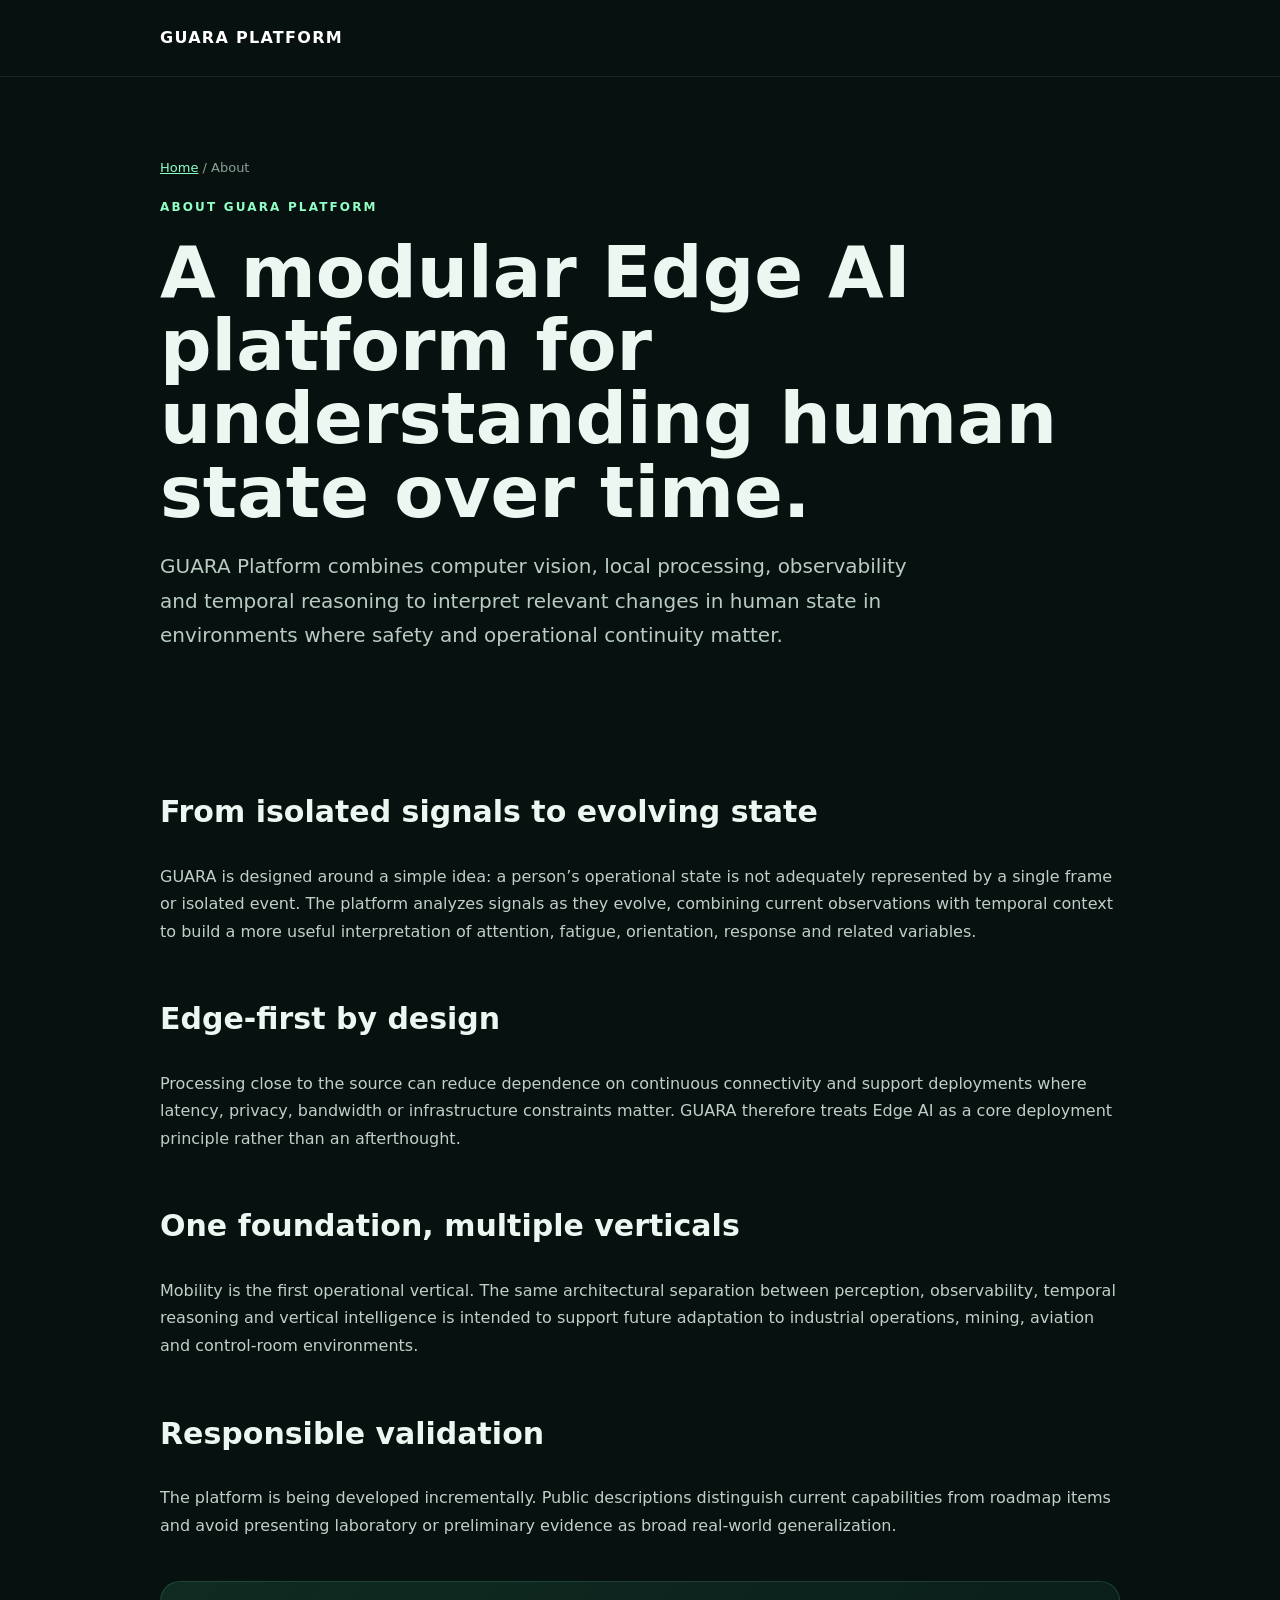
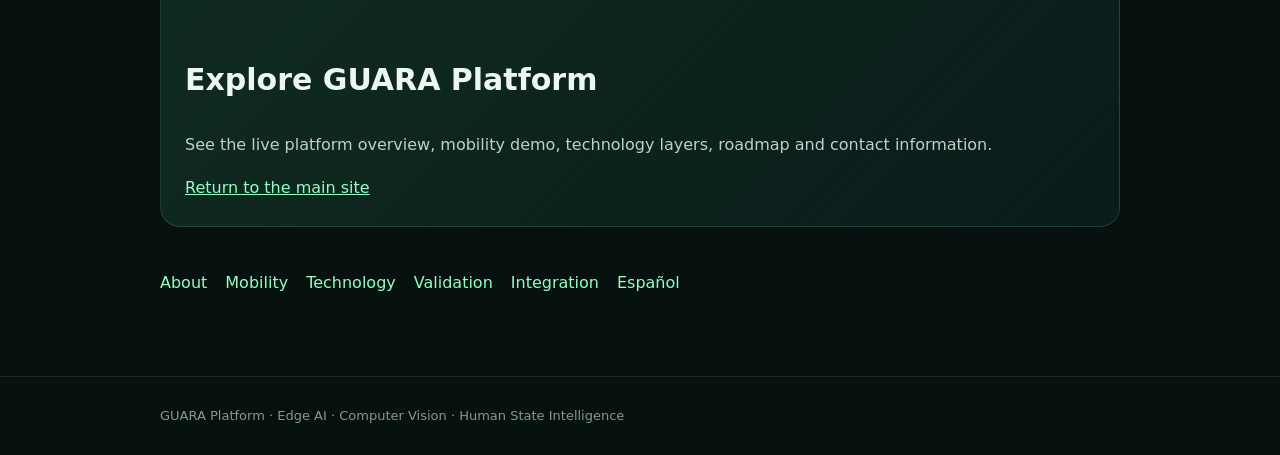
==== about/index.html @ f46282be "feat: mobile navigation and multilingual SEO v28" ====
<!doctype html><html lang="en"><head><meta charset="utf-8"><meta name="viewport" content="width=device-width,initial-scale=1"><title>About GUARA Platform | Human State Intelligence and Edge AI</title><meta name="description" content="Learn what GUARA Platform is, how it approaches human-state intelligence, and why its architecture is designed for safety-critical environments."><meta name="robots" content="index, follow, max-image-preview:large, max-snippet:-1"><link rel="canonical" href="https://guaraplatform.com/about/"><link rel="stylesheet" href="/seo-pages.css"><link rel="icon" href="/assets/guara-platform-logo.png" type="image/png"><meta property="og:type" content="website"><meta property="og:site_name" content="GUARA Platform"><meta property="og:title" content="About GUARA Platform | Human State Intelligence and Edge AI"><meta property="og:description" content="Learn what GUARA Platform is, how it approaches human-state intelligence, and why its architecture is designed for safety-critical environments."><meta property="og:url" content="https://guaraplatform.com/about/"><meta property="og:image" content="https://guaraplatform.com/assets/video_poster.jpg"><script type="application/ld+json">{"@context":"https://schema.org","@graph":[{"@type":"WebPage","@id":"https://guaraplatform.com/about/#webpage","url":"https://guaraplatform.com/about/","name":"About GUARA Platform | Human State Intelligence and Edge AI","description":"Learn what GUARA Platform is, how it approaches human-state intelligence, and why its architecture is designed for safety-critical environments.","isPartOf":{"@id":"https://guaraplatform.com/#website"},"about":{"@id":"https://guaraplatform.com/#organization"},"inLanguage":"en","dateModified":"2026-09-18"},{"@type":"BreadcrumbList","itemListElement":[{"@type":"ListItem","position":1,"name":"GUARA Platform","item":"https://guaraplatform.com/"},{"@type":"ListItem","position":2,"name":"About","item":"https://guaraplatform.com/about/"}]}]}</script></head><body><header class="top"><div class="wrap"><a class="brand" href="/">GUARA PLATFORM</a></div></header><main><section class="hero"><div class="wrap"><div class="crumb"><a href="/">Home</a> / About</div><div class="k">ABOUT GUARA PLATFORM</div><h1>A modular Edge AI platform for understanding human state over time.</h1><p class="lead">GUARA Platform combines computer vision, local processing, observability and temporal reasoning to interpret relevant changes in human state in environments where safety and operational continuity matter.</p></div></section><div class="content"><div class="wrap"><section><h2>From isolated signals to evolving state</h2><p>GUARA is designed around a simple idea: a person’s operational state is not adequately represented by a single frame or isolated event. The platform analyzes signals as they evolve, combining current observations with temporal context to build a more useful interpretation of attention, fatigue, orientation, response and related variables.</p></section><section><h2>Edge-first by design</h2><p>Processing close to the source can reduce dependence on continuous connectivity and support deployments where latency, privacy, bandwidth or infrastructure constraints matter. GUARA therefore treats Edge AI as a core deployment principle rather than an afterthought.</p></section><section><h2>One foundation, multiple verticals</h2><p>Mobility is the first operational vertical. The same architectural separation between perception, observability, temporal reasoning and vertical intelligence is intended to support future adaptation to industrial operations, mining, aviation and control-room environments.</p></section><section><h2>Responsible validation</h2><p>The platform is being developed incrementally. Public descriptions distinguish current capabilities from roadmap items and avoid presenting laboratory or preliminary evidence as broad real-world generalization.</p></section><div class="cta"><h2>Explore GUARA Platform</h2><p>See the live platform overview, mobility demo, technology layers, roadmap and contact information.</p><a href="/">Return to the main site</a></div><nav class="nav" aria-label="Related pages"><a href="/about/">About</a><a href="/mobility/">Mobility</a><a href="/technology/">Technology</a><a href="/validation/">Validation</a><a href="/integration/">Integration</a><a href="/es/">Español</a></nav></div></div></main><footer class="footer"><div class="wrap">GUARA Platform · Edge AI · Computer Vision · Human State Intelligence</div></footer></body></html>
---- seo-pages.css ----
:root{color-scheme:dark}*{box-sizing:border-box}body{margin:0;background:#07110f;color:#edf7f2;font-family:Inter,system-ui,sans-serif;line-height:1.72}a{color:#8fffc6}.wrap{width:min(100% - 36px,960px);margin:auto}.top{padding:24px 0;border-bottom:1px solid rgba(255,255,255,.09)}.brand{font-weight:800;letter-spacing:.08em;color:#fff;text-decoration:none}.hero{padding:80px 0 42px}.k{color:#8fffc6;font-size:12px;font-weight:700;letter-spacing:.18em;text-transform:uppercase}.hero h1{font-size:clamp(38px,7vw,72px);line-height:1.02;margin:.25em 0}.lead{font-size:20px;color:#b8ccc3;max-width:760px}.content{padding:24px 0 80px}.content h2{font-size:30px;margin-top:48px}.content h3{font-size:22px;margin-top:34px}.content p,.content li{color:#bfd0c8}.cards{display:grid;grid-template-columns:repeat(auto-fit,minmax(220px,1fr));gap:16px;margin:28px 0}.card{padding:22px;border:1px solid rgba(143,255,198,.14);border-radius:18px;background:rgba(255,255,255,.035)}.card strong{display:block;color:#fff;margin-bottom:8px}.nav{display:flex;gap:18px;flex-wrap:wrap;margin-top:28px}.nav a{text-decoration:none}.footer{border-top:1px solid rgba(255,255,255,.09);padding:28px 0;color:#839a90;font-size:13px}.crumb{font-size:13px;color:#8ca197;margin-bottom:18px}.cta{margin:42px 0;padding:24px;border-radius:20px;background:linear-gradient(135deg,rgba(74,222,154,.13),rgba(48,201,207,.06));border:1px solid rgba(143,255,198,.14)}
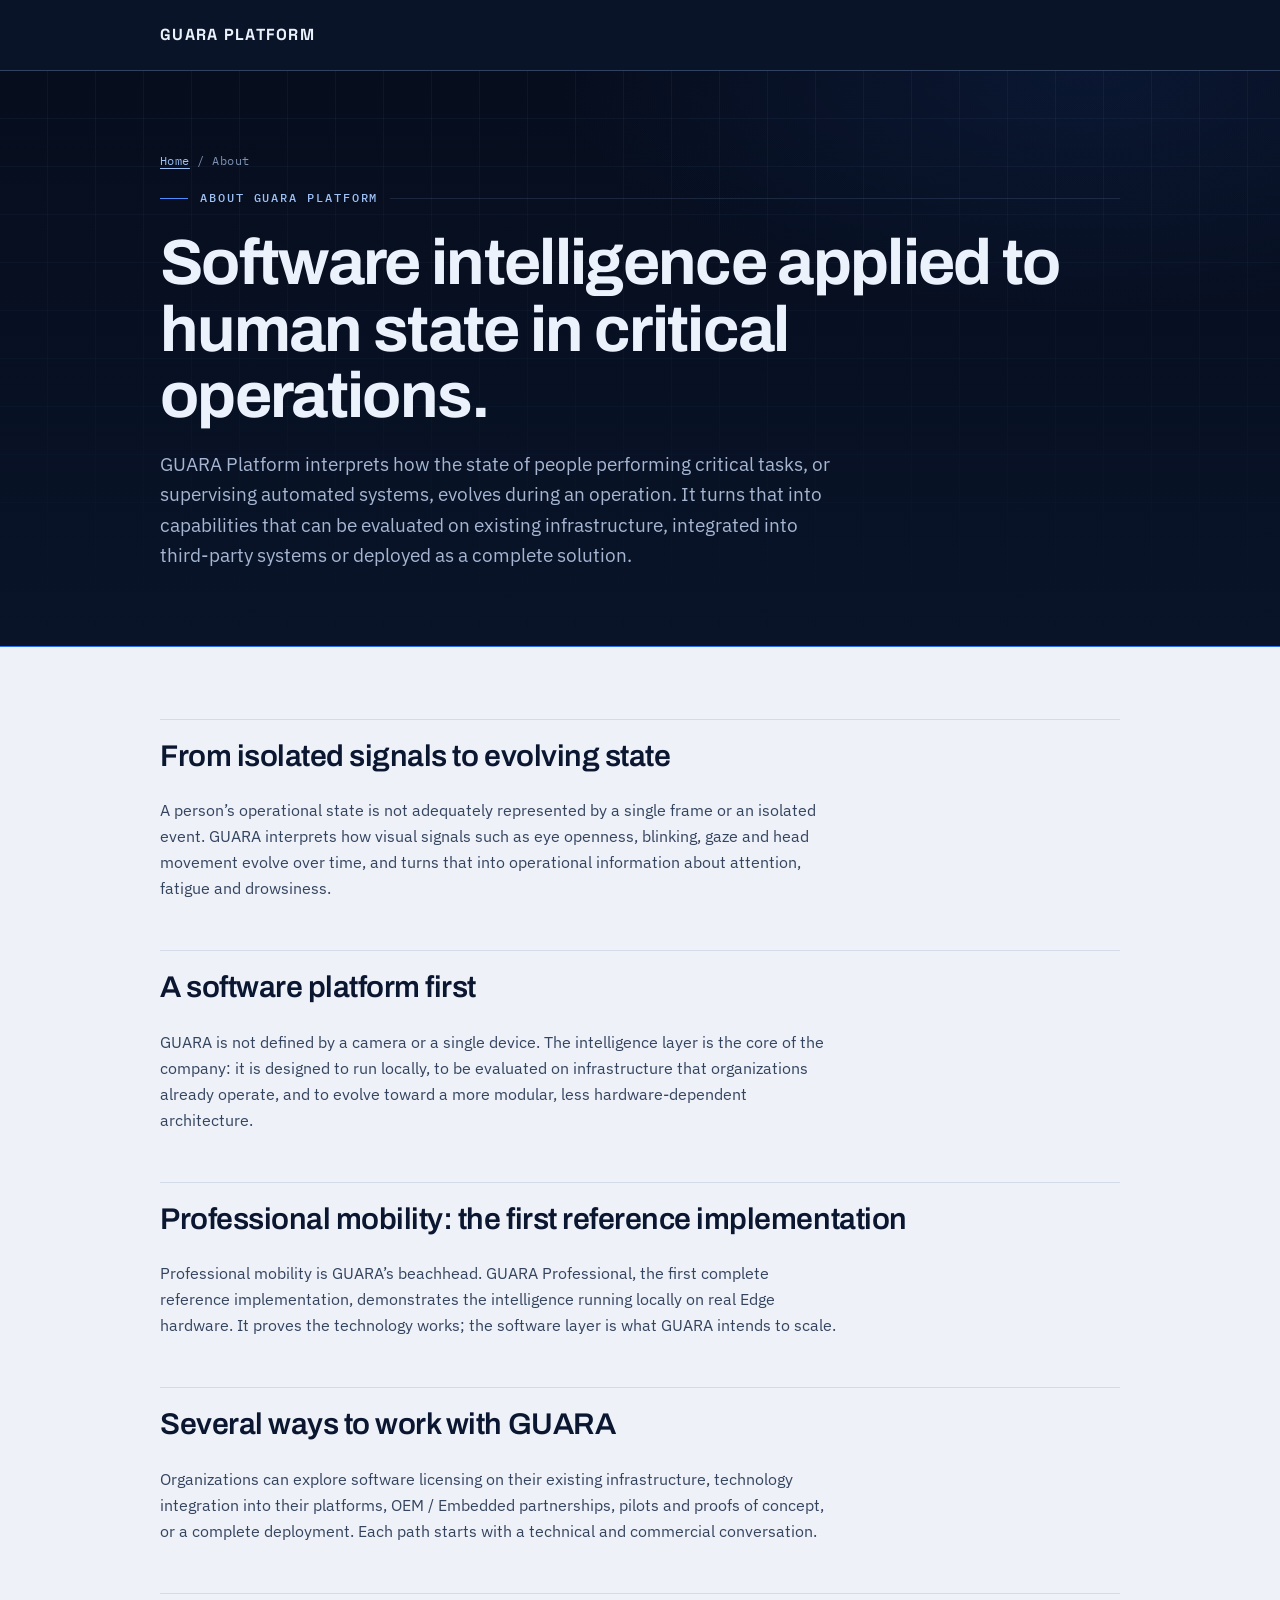
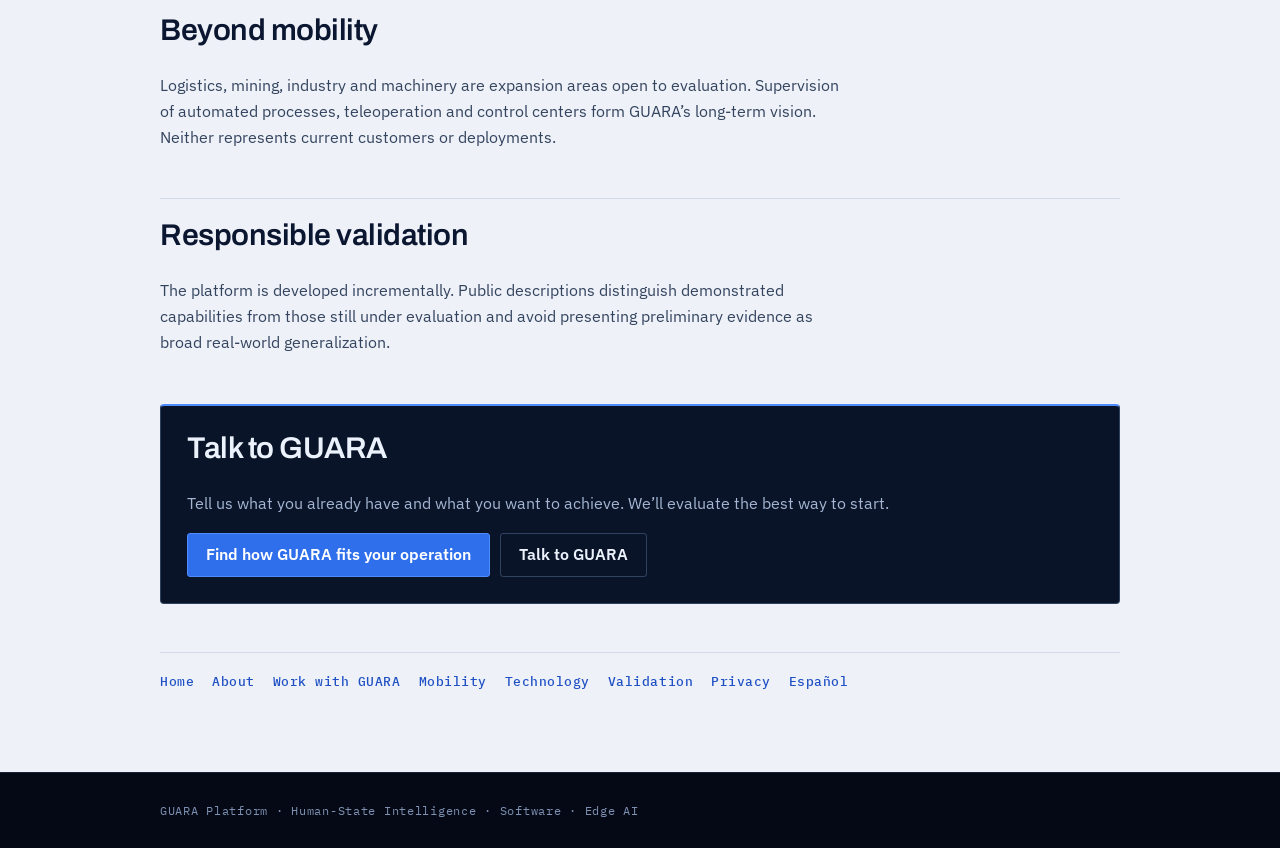
==== commit 7227096e: "feat: reposition GUARA Platform for software and integration Co-Authored-By: Claude Opus 5.5 <norepl" ====
--- a/about/index.html
+++ b/about/index.html
@@ -1 +1 @@
-<!doctype html><html lang="en"><head><meta charset="utf-8"><meta name="viewport" content="width=device-width,initial-scale=1"><title>About GUARA Platform | Human State Intelligence and Edge AI</title><meta name="description" content="Learn what GUARA Platform is, how it approaches human-state intelligence, and why its architecture is designed for safety-critical environments."><meta name="robots" content="index, follow, max-image-preview:large, max-snippet:-1"><link rel="canonical" href="https://guaraplatform.com/about/"><link rel="stylesheet" href="/seo-pages.css"><link rel="icon" href="/assets/guara-platform-logo.png" type="image/png"><meta property="og:type" content="website"><meta property="og:site_name" content="GUARA Platform"><meta property="og:title" content="About GUARA Platform | Human State Intelligence and Edge AI"><meta property="og:description" content="Learn what GUARA Platform is, how it approaches human-state intelligence, and why its architecture is designed for safety-critical environments."><meta property="og:url" content="https://guaraplatform.com/about/"><meta property="og:image" content="https://guaraplatform.com/assets/video_poster.jpg"><script type="application/ld+json">{"@context":"https://schema.org","@graph":[{"@type":"WebPage","@id":"https://guaraplatform.com/about/#webpage","url":"https://guaraplatform.com/about/","name":"About GUARA Platform | Human State Intelligence and Edge AI","description":"Learn what GUARA Platform is, how it approaches human-state intelligence, and why its architecture is designed for safety-critical environments.","isPartOf":{"@id":"https://guaraplatform.com/#website"},"about":{"@id":"https://guaraplatform.com/#organization"},"inLanguage":"en","dateModified":"2026-09-18"},{"@type":"BreadcrumbList","itemListElement":[{"@type":"ListItem","position":1,"name":"GUARA Platform","item":"https://guaraplatform.com/"},{"@type":"ListItem","position":2,"name":"About","item":"https://guaraplatform.com/about/"}]}]}</script></head><body><header class="top"><div class="wrap"><a class="brand" href="/">GUARA PLATFORM</a></div></header><main><section class="hero"><div class="wrap"><div class="crumb"><a href="/">Home</a> / About</div><div class="k">ABOUT GUARA PLATFORM</div><h1>A modular Edge AI platform for understanding human state over time.</h1><p class="lead">GUARA Platform combines computer vision, local processing, observability and temporal reasoning to interpret relevant changes in human state in environments where safety and operational continuity matter.</p></div></section><div class="content"><div class="wrap"><section><h2>From isolated signals to evolving state</h2><p>GUARA is designed around a simple idea: a person’s operational state is not adequately represented by a single frame or isolated event. The platform analyzes signals as they evolve, combining current observations with temporal context to build a more useful interpretation of attention, fatigue, orientation, response and related variables.</p></section><section><h2>Edge-first by design</h2><p>Processing close to the source can reduce dependence on continuous connectivity and support deployments where latency, privacy, bandwidth or infrastructure constraints matter. GUARA therefore treats Edge AI as a core deployment principle rather than an afterthought.</p></section><section><h2>One foundation, multiple verticals</h2><p>Mobility is the first operational vertical. The same architectural separation between perception, observability, temporal reasoning and vertical intelligence is intended to support future adaptation to industrial operations, mining, aviation and control-room environments.</p></section><section><h2>Responsible validation</h2><p>The platform is being developed incrementally. Public descriptions distinguish current capabilities from roadmap items and avoid presenting laboratory or preliminary evidence as broad real-world generalization.</p></section><div class="cta"><h2>Explore GUARA Platform</h2><p>See the live platform overview, mobility demo, technology layers, roadmap and contact information.</p><a href="/">Return to the main site</a></div><nav class="nav" aria-label="Related pages"><a href="/about/">About</a><a href="/mobility/">Mobility</a><a href="/technology/">Technology</a><a href="/validation/">Validation</a><a href="/integration/">Integration</a><a href="/es/">Español</a></nav></div></div></main><footer class="footer"><div class="wrap">GUARA Platform · Edge AI · Computer Vision · Human State Intelligence</div></footer></body></html>+<!doctype html><html lang="en"><head><meta charset="utf-8"><meta name="viewport" content="width=device-width,initial-scale=1"><title>About GUARA Platform | Human-State Intelligence Software for Critical Operations</title><meta name="description" content="GUARA Platform is a software platform for Human-State Intelligence in critical operations, using computer vision, temporal analysis, AI and local processing."><meta name="robots" content="index, follow, max-image-preview:large, max-snippet:-1"><link rel="canonical" href="https://guaraplatform.com/about/"><link rel="stylesheet" href="/seo-pages.css"><link rel="icon" href="/assets/guara-platform-logo-official.png" type="image/png"><meta property="og:type" content="website"><meta property="og:site_name" content="GUARA Platform"><meta property="og:title" content="About GUARA Platform | Human-State Intelligence Software for Critical Operations"><meta property="og:description" content="GUARA Platform is a software platform for Human-State Intelligence in critical operations, using computer vision, temporal analysis, AI and local processing."><meta property="og:url" content="https://guaraplatform.com/about/"><meta property="og:image" content="https://guaraplatform.com/assets/video_poster.jpg"><script type="application/ld+json">{"@context":"https://schema.org","@graph":[{"@type":"WebPage","@id":"https://guaraplatform.com/about/#webpage","url":"https://guaraplatform.com/about/","name":"About GUARA Platform | Human-State Intelligence Software for Critical Operations","description":"GUARA Platform is a software platform for Human-State Intelligence in critical operations, using computer vision, temporal analysis, AI and local processing.","isPartOf":{"@id":"https://guaraplatform.com/#website"},"about":{"@id":"https://guaraplatform.com/#organization"},"inLanguage":"en","dateModified":"2026-10-06"},{"@type":"BreadcrumbList","itemListElement":[{"@type":"ListItem","position":1,"name":"GUARA Platform","item":"https://guaraplatform.com/"},{"@type":"ListItem","position":2,"name":"About","item":"https://guaraplatform.com/about/"}]}]}</script></head><body><header class="top"><div class="wrap"><a class="brand" href="/">GUARA PLATFORM</a></div></header><main><section class="hero"><div class="wrap"><div class="crumb"><a href="/">Home</a> / About</div><div class="k">ABOUT GUARA PLATFORM</div><h1>Software intelligence applied to human state in critical operations.</h1><p class="lead">GUARA Platform interprets how the state of people performing critical tasks, or supervising automated systems, evolves during an operation. It turns that into capabilities that can be evaluated on existing infrastructure, integrated into third-party systems or deployed as a complete solution.</p></div></section><div class="content"><div class="wrap"><section><h2>From isolated signals to evolving state</h2><p>A person’s operational state is not adequately represented by a single frame or an isolated event. GUARA interprets how visual signals such as eye openness, blinking, gaze and head movement evolve over time, and turns that into operational information about attention, fatigue and drowsiness.</p></section><section><h2>A software platform first</h2><p>GUARA is not defined by a camera or a single device. The intelligence layer is the core of the company: it is designed to run locally, to be evaluated on infrastructure that organizations already operate, and to evolve toward a more modular, less hardware-dependent architecture.</p></section><section><h2>Professional mobility: the first reference implementation</h2><p>Professional mobility is GUARA’s beachhead. GUARA Professional, the first complete reference implementation, demonstrates the intelligence running locally on real Edge hardware. It proves the technology works; the software layer is what GUARA intends to scale.</p></section><section><h2>Several ways to work with GUARA</h2><p>Organizations can explore software licensing on their existing infrastructure, technology integration into their platforms, OEM / Embedded partnerships, pilots and proofs of concept, or a complete deployment. Each path starts with a technical and commercial conversation.</p></section><section><h2>Beyond mobility</h2><p>Logistics, mining, industry and machinery are expansion areas open to evaluation. Supervision of automated processes, teleoperation and control centers form GUARA’s long-term vision. Neither represents current customers or deployments.</p></section><section><h2>Responsible validation</h2><p>The platform is developed incrementally. Public descriptions distinguish demonstrated capabilities from those still under evaluation and avoid presenting preliminary evidence as broad real-world generalization.</p></section><div class="cta"><h2>Talk to GUARA</h2><p>Tell us what you already have and what you want to achieve. We’ll evaluate the best way to start.</p><div class="cta-links"><a href="/#adopcion">Find how GUARA fits your operation</a><a href="/#contacto" class="secondary">Talk to GUARA</a></div></div><nav class="nav" aria-label="Related pages"><a href="/">Home</a><a href="/about/">About</a><a href="/integration/">Work with GUARA</a><a href="/mobility/">Mobility</a><a href="/technology/">Technology</a><a href="/validation/">Validation</a><a href="/privacy/">Privacy</a><a href="/es/">Español</a></nav></div></div></main><footer class="footer"><div class="wrap">GUARA Platform · Human-State Intelligence · Software · Edge AI</div></footer></body></html>
--- a/seo-pages.css
+++ b/seo-pages.css
@@ -1,2 +1,81 @@
-
-:root{color-scheme:dark}*{box-sizing:border-box}body{margin:0;background:#07110f;color:#edf7f2;font-family:Inter,system-ui,sans-serif;line-height:1.72}a{color:#8fffc6}.wrap{width:min(100% - 36px,960px);margin:auto}.top{padding:24px 0;border-bottom:1px solid rgba(255,255,255,.09)}.brand{font-weight:800;letter-spacing:.08em;color:#fff;text-decoration:none}.hero{padding:80px 0 42px}.k{color:#8fffc6;font-size:12px;font-weight:700;letter-spacing:.18em;text-transform:uppercase}.hero h1{font-size:clamp(38px,7vw,72px);line-height:1.02;margin:.25em 0}.lead{font-size:20px;color:#b8ccc3;max-width:760px}.content{padding:24px 0 80px}.content h2{font-size:30px;margin-top:48px}.content h3{font-size:22px;margin-top:34px}.content p,.content li{color:#bfd0c8}.cards{display:grid;grid-template-columns:repeat(auto-fit,minmax(220px,1fr));gap:16px;margin:28px 0}.card{padding:22px;border:1px solid rgba(143,255,198,.14);border-radius:18px;background:rgba(255,255,255,.035)}.card strong{display:block;color:#fff;margin-bottom:8px}.nav{display:flex;gap:18px;flex-wrap:wrap;margin-top:28px}.nav a{text-decoration:none}.footer{border-top:1px solid rgba(255,255,255,.09);padding:28px 0;color:#839a90;font-size:13px}.crumb{font-size:13px;color:#8ca197;margin-bottom:18px}.cta{margin:42px 0;padding:24px;border-radius:20px;background:linear-gradient(135deg,rgba(74,222,154,.13),rgba(48,201,207,.06));border:1px solid rgba(143,255,198,.14)}
+@import url("https://fonts.googleapis.com/css2?family=Archivo:wght@600;700&family=IBM+Plex+Mono:wght@500&family=IBM+Plex+Sans:wght@400;500;600&family=Space+Grotesk:wght@700&display=swap");
+/* V34 blue identity: navy header/hero, steel-paper reading surface, ruled navy CTA */
+:root{color-scheme:light;--navy-1000:#040915;--navy-950:#060d1d;--navy-900:#091429;--navy-850:#0c1a36;--navy-800:#102243;--line:rgba(150,182,236,.14);--line-strong:rgba(150,182,236,.28);--text:#ecf2fc;--muted:#a6b6d2;--dim:#7e91b3;--ice:#cfe1ff;--ice-2:#9dc0f5;--electric:#2f6fec;--electric-2:#4f8dff;--paper:#eef2f8;--plate:#f8fafd;--ink:#0b1630;--ink-2:#34445f;--ink-3:#5b6b86;--rule:#d3dbe8;--rule-strong:#b6c3d8;--blue-ink:#1f50c4;--head:"Archivo","IBM Plex Sans",system-ui,sans-serif;--body:"IBM Plex Sans","Inter",system-ui,sans-serif;--mono:"IBM Plex Mono",ui-monospace,"SFMono-Regular",Menlo,monospace}
+*{box-sizing:border-box}
+body{margin:0;background:var(--paper);color:var(--ink);font-family:var(--body);line-height:1.72;overflow-x:hidden}
+a{color:var(--blue-ink);text-underline-offset:3px}
+a:hover{color:var(--electric)}
+a:focus-visible{outline:2px solid var(--electric);outline-offset:2px}
+.wrap{width:min(100% - 36px,960px);margin:auto}
+.top{padding:22px 0;background:var(--navy-900);border-bottom:1px solid var(--line-strong)}
+.brand{font-family:"Space Grotesk","Archivo",sans-serif;font-weight:700;letter-spacing:.08em;color:var(--text);text-decoration:none}
+.brand:hover{color:#fff}
+.hero{position:relative;padding:80px 0 56px;color:var(--text);background:radial-gradient(ellipse 60% 60% at 85% 0%,rgba(47,111,236,.10),transparent 70%),linear-gradient(180deg,var(--navy-950) 0%,var(--navy-900) 100%);border-bottom:1px solid var(--electric)}
+.hero::before{content:"";position:absolute;inset:0;pointer-events:none;background-image:linear-gradient(rgba(150,182,236,.06) 1px,transparent 1px),linear-gradient(90deg,rgba(150,182,236,.06) 1px,transparent 1px);background-size:48px 48px;background-position:-1px -1px;-webkit-mask-image:linear-gradient(180deg,#000,transparent);mask-image:linear-gradient(180deg,#000,transparent)}
+.hero .wrap{position:relative}
+.hero a{color:var(--ice-2)}
+.hero a:hover{color:#fff}
+.k{display:flex;align-items:center;gap:12px;color:var(--ice-2);font-family:var(--mono);font-size:12px;font-weight:500;letter-spacing:.16em;text-transform:uppercase}
+.k::before{content:"";flex:0 0 28px;height:1px;background:var(--electric-2)}
+.k::after{content:"";flex:1 1 auto;height:1px;background:var(--line)}
+.hero h1{font-family:var(--head);font-weight:700;font-size:clamp(36px,6.4vw,64px);letter-spacing:-.026em;line-height:1.04;margin:.35em 0 .3em;color:var(--text)}
+.lead{font-size:19px;color:var(--muted);max-width:760px}
+.content{padding:24px 0 80px}
+.content h2{font-family:var(--head);font-weight:600;font-size:clamp(24px,3.2vw,30px);letter-spacing:-.016em;line-height:1.2;margin-top:48px;padding-top:18px;border-top:1px solid var(--rule);color:var(--ink)}
+.content h3{font-family:var(--head);font-weight:600;font-size:22px;margin-top:34px;color:var(--ink)}
+.content p,.content li{color:var(--ink-2)}
+.cards{display:grid;grid-template-columns:repeat(auto-fit,minmax(220px,1fr));gap:0;margin:28px 0;border-top:1px solid var(--rule-strong);border-left:1px solid var(--rule-strong);background:var(--plate)}
+.card{padding:22px;border-right:1px solid var(--rule-strong);border-bottom:1px solid var(--rule-strong);background:var(--plate)}
+.card strong{display:block;font-family:var(--head);font-weight:600;color:var(--ink);margin-bottom:8px}
+.nav{display:flex;gap:10px 18px;flex-wrap:wrap;margin-top:28px;padding-top:18px;border-top:1px solid var(--rule)}
+.nav a{text-decoration:none;font-family:var(--mono);font-size:13px;font-weight:500;letter-spacing:.04em}
+.footer{border-top:1px solid var(--line);padding:28px 0;background:var(--navy-1000);color:var(--dim);font-family:var(--mono);font-size:12px;letter-spacing:.06em}
+.crumb{font-family:var(--mono);font-size:12px;letter-spacing:.04em;color:var(--dim);margin-bottom:18px}
+.cta{margin:48px 0;padding:24px 26px 26px;border:1px solid var(--line-strong);border-top:2px solid var(--electric-2);border-radius:4px;background:var(--navy-900);color:var(--text)}
+.content .cta h2{margin-top:0;padding-top:0;border-top:0;color:var(--text)}
+.content .cta p{color:var(--muted)}
+.cta a{display:inline-flex;align-items:center;min-height:44px;padding:0 18px;border:1px solid var(--electric-2);border-radius:3px;background:var(--electric);color:#fff;font-weight:600;text-decoration:none}
+.cta a:hover{background:#3a7cf5;color:#fff}
+.cta a:focus-visible{outline-color:var(--ice)}
+/* Privacy pages (/privacy/, /es/privacidad/): language link, principle chips, numbered headings, modes, FAQ, deployment note */
+.top .wrap{display:flex;align-items:center;justify-content:space-between;gap:16px}
+.lang{display:inline-flex;align-items:center;min-height:32px;padding:0 10px;border:1px solid var(--line-strong);border-radius:3px;color:var(--ice);font-family:var(--mono);font-size:12px;font-weight:500;letter-spacing:.12em;text-decoration:none}
+.lang:hover{color:#fff;border-color:var(--electric-2);background:rgba(47,111,236,.14)}
+.lang:focus-visible{outline-color:var(--ice)}
+.chips{display:flex;flex-wrap:wrap;gap:8px;margin:28px 0 0;padding:0;list-style:none}
+.chips li{padding:6px 10px;border:1px solid var(--line-strong);border-radius:2px;background:rgba(12,26,54,.6);color:var(--ice);font-family:var(--mono);font-size:11.5px;font-weight:500;letter-spacing:.06em;line-height:1.4}
+.content h2 .num{display:block;margin-bottom:6px;color:var(--blue-ink);font-family:var(--mono);font-size:12px;font-weight:500;letter-spacing:.16em}
+.ruled{margin:20px 0;padding:0;list-style:none;border-top:1px solid var(--rule-strong);background:var(--plate)}
+.ruled li{position:relative;padding:12px 16px 12px 40px;border:1px solid var(--rule-strong);border-top:0}
+.ruled li::before{content:"";position:absolute;left:16px;top:50%;width:10px;height:2px;background:var(--electric)}
+.callout{margin:22px 0;padding:16px 18px;border:1px solid var(--rule-strong);border-left:3px solid var(--blue-ink);border-radius:2px;background:var(--plate)}
+.modes{display:grid;grid-template-columns:repeat(3,minmax(0,1fr));gap:12px;margin:24px 0}
+.mode{min-width:0;padding:20px 20px 22px;border:1px solid var(--rule-strong);border-top:2px solid var(--blue-ink);border-radius:3px;background:var(--plate)}
+.mode .tag{display:block;margin-bottom:10px;color:var(--blue-ink);font-family:var(--mono);font-size:11px;font-weight:500;letter-spacing:.16em}
+.mode strong{display:block;font-family:var(--head);font-weight:600;font-size:19px;line-height:1.25;color:var(--ink)}
+.content .mode p{margin:8px 0 0;font-size:15px;line-height:1.62}
+.faq .qa{padding:18px 0;border-bottom:1px solid var(--rule)}
+.content .faq h3{margin:0 0 6px;font-size:19px;line-height:1.3}
+.content .faq .qa p{margin:0}
+.note{margin:40px 0 0;padding:14px 18px;border:1px dashed var(--rule-strong);border-radius:2px;color:var(--ink-3);font-family:var(--mono);font-size:12.5px;line-height:1.7;letter-spacing:.01em}
+.cta a{max-width:100%;overflow-wrap:anywhere}
+@media (max-width:720px){.modes{grid-template-columns:minmax(0,1fr)}.hero{padding:56px 0 44px}.lead{font-size:17px}.content h2{margin-top:40px}.chips li{font-size:11px}}
+/* V35 reading measure + rhythm: left-aligned body copy capped at ~68ch, line-height ~1.6 (cards, modes and labels unaffected) */
+body{line-height:1.62}
+.lead{max-width:62ch;line-height:1.6}
+.content section>p,.content .faq .qa p,.content .ruled,.callout{max-width:68ch}
+.content .faq .qa p{line-height:1.6}
+.note{max-width:84ch}
+/* V36 SEO subpages: CTA link rows, status labels, mobility context stats */
+.cta-links{display:flex;flex-wrap:wrap;gap:10px;margin-top:6px}
+.cta a.secondary{background:transparent;border-color:var(--line-strong);color:var(--text)}
+.cta a.secondary:hover{background:rgba(207,225,255,.06);border-color:var(--ice);color:#fff}
+.content h2 .status{display:inline-block;margin-left:10px;padding:3px 8px;border:1px solid var(--blue-ink);border-radius:2px;color:var(--blue-ink);font-family:var(--mono);font-size:11px;font-weight:500;letter-spacing:.12em;text-transform:uppercase;vertical-align:middle;line-height:1.4}
+.content h2 .status.outline{border-style:dashed;color:var(--ink-3);border-color:var(--rule-strong)}
+.stats{display:grid;grid-template-columns:repeat(auto-fit,minmax(200px,1fr));gap:0;margin:24px 0;border-top:1px solid var(--rule-strong);border-left:1px solid var(--rule-strong);background:var(--plate)}
+.stat{min-width:0;padding:20px 20px 22px;border-right:1px solid var(--rule-strong);border-bottom:1px solid var(--rule-strong)}
+.stat-k{display:block;color:var(--blue-ink);font-family:var(--mono);font-size:11px;font-weight:500;letter-spacing:.12em;text-transform:uppercase}
+.stat strong{display:block;margin-top:10px;font-family:var(--head);font-size:34px;font-weight:700;line-height:1;letter-spacing:-.02em;color:var(--ink)}
+.content .stat p{margin:10px 0 0;font-size:14.5px;line-height:1.55}
+.content .sources{color:var(--ink-3);font-size:14px}
+@media (max-width:720px){.cta-links a{width:100%;justify-content:center;text-align:center}.content h2 .status{display:table;margin:10px 0 0}}
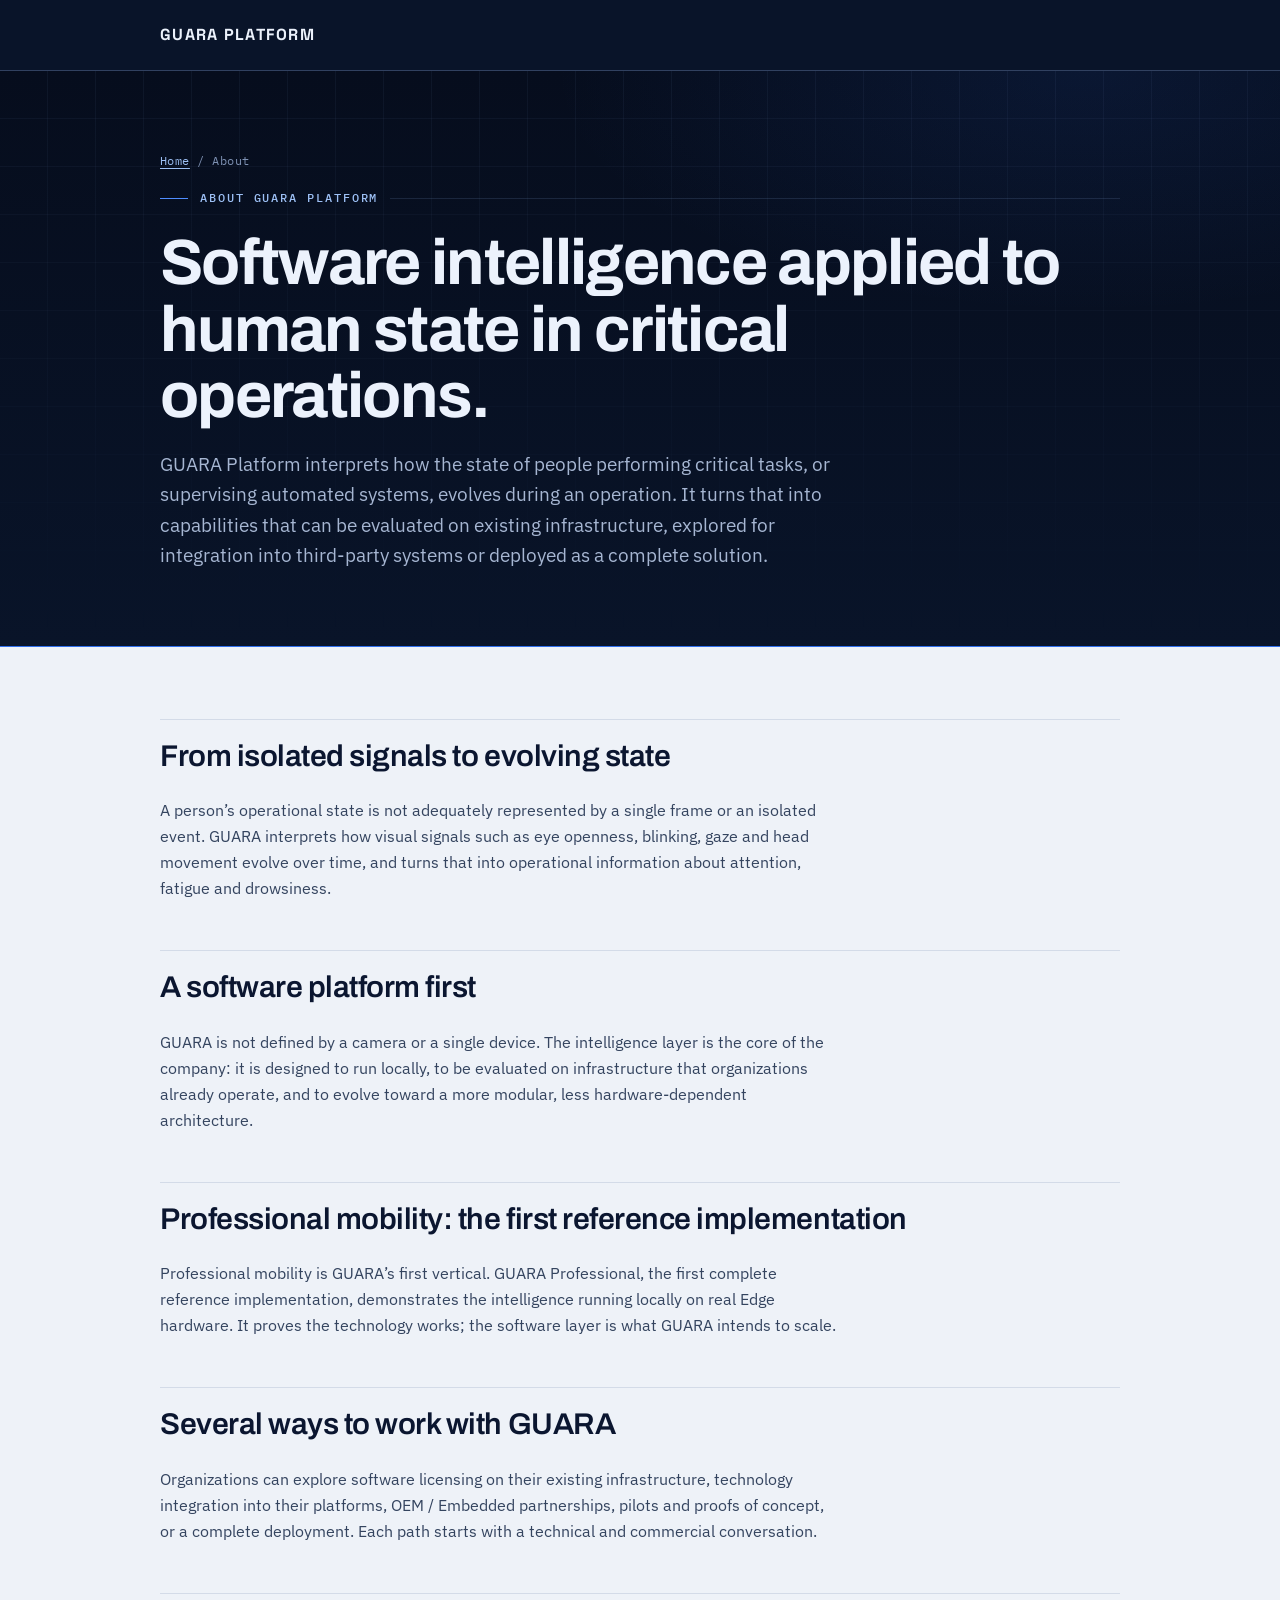
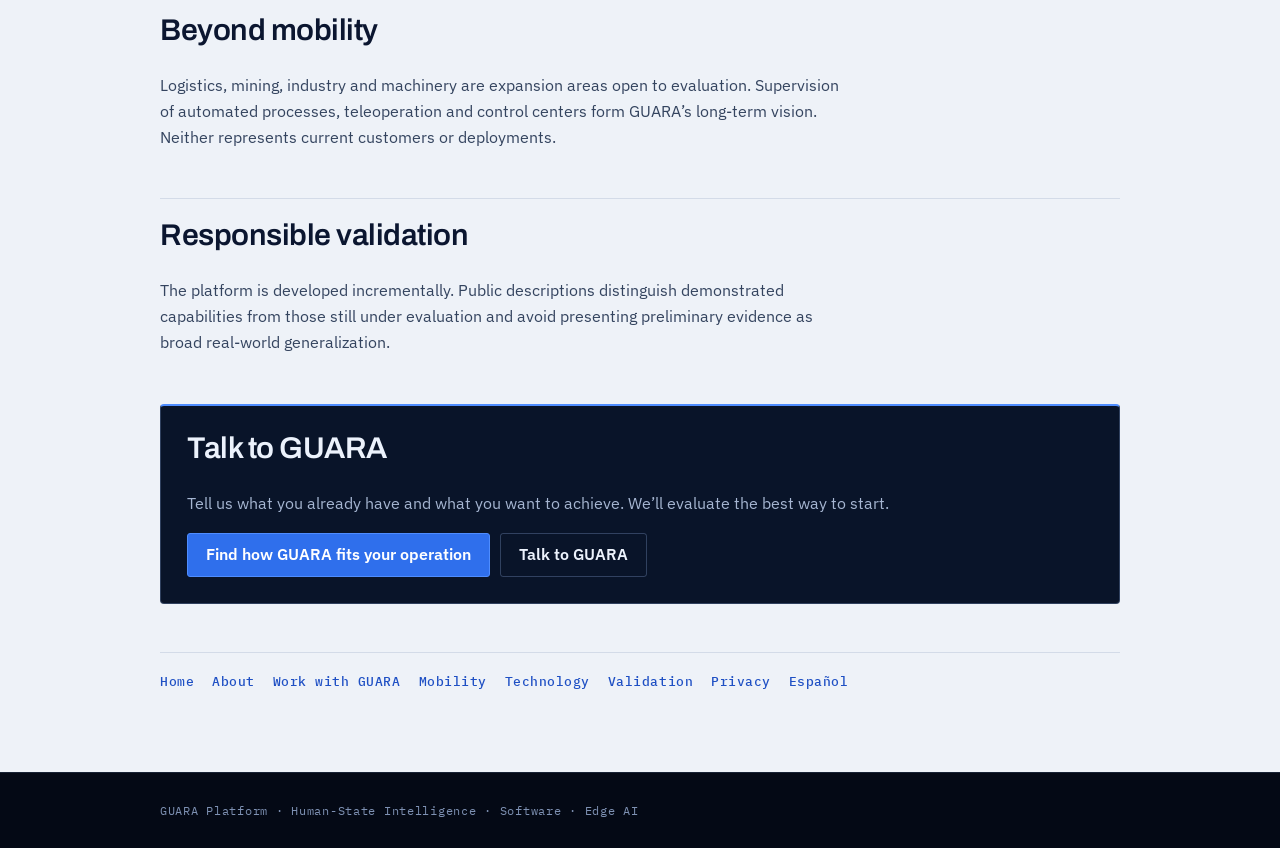
==== commit 40dbb367: "fix: refine V36 copy and protect GUARA brand translation Co-Authored-By: Claude Opus 5.5 <noreply@an" ====
--- a/about/index.html
+++ b/about/index.html
@@ -1 +1 @@
-<!doctype html><html lang="en"><head><meta charset="utf-8"><meta name="viewport" content="width=device-width,initial-scale=1"><title>About GUARA Platform | Human-State Intelligence Software for Critical Operations</title><meta name="description" content="GUARA Platform is a software platform for Human-State Intelligence in critical operations, using computer vision, temporal analysis, AI and local processing."><meta name="robots" content="index, follow, max-image-preview:large, max-snippet:-1"><link rel="canonical" href="https://guaraplatform.com/about/"><link rel="stylesheet" href="/seo-pages.css"><link rel="icon" href="/assets/guara-platform-logo-official.png" type="image/png"><meta property="og:type" content="website"><meta property="og:site_name" content="GUARA Platform"><meta property="og:title" content="About GUARA Platform | Human-State Intelligence Software for Critical Operations"><meta property="og:description" content="GUARA Platform is a software platform for Human-State Intelligence in critical operations, using computer vision, temporal analysis, AI and local processing."><meta property="og:url" content="https://guaraplatform.com/about/"><meta property="og:image" content="https://guaraplatform.com/assets/video_poster.jpg"><script type="application/ld+json">{"@context":"https://schema.org","@graph":[{"@type":"WebPage","@id":"https://guaraplatform.com/about/#webpage","url":"https://guaraplatform.com/about/","name":"About GUARA Platform | Human-State Intelligence Software for Critical Operations","description":"GUARA Platform is a software platform for Human-State Intelligence in critical operations, using computer vision, temporal analysis, AI and local processing.","isPartOf":{"@id":"https://guaraplatform.com/#website"},"about":{"@id":"https://guaraplatform.com/#organization"},"inLanguage":"en","dateModified":"2026-10-06"},{"@type":"BreadcrumbList","itemListElement":[{"@type":"ListItem","position":1,"name":"GUARA Platform","item":"https://guaraplatform.com/"},{"@type":"ListItem","position":2,"name":"About","item":"https://guaraplatform.com/about/"}]}]}</script></head><body><header class="top"><div class="wrap"><a class="brand" href="/">GUARA PLATFORM</a></div></header><main><section class="hero"><div class="wrap"><div class="crumb"><a href="/">Home</a> / About</div><div class="k">ABOUT GUARA PLATFORM</div><h1>Software intelligence applied to human state in critical operations.</h1><p class="lead">GUARA Platform interprets how the state of people performing critical tasks, or supervising automated systems, evolves during an operation. It turns that into capabilities that can be evaluated on existing infrastructure, integrated into third-party systems or deployed as a complete solution.</p></div></section><div class="content"><div class="wrap"><section><h2>From isolated signals to evolving state</h2><p>A person’s operational state is not adequately represented by a single frame or an isolated event. GUARA interprets how visual signals such as eye openness, blinking, gaze and head movement evolve over time, and turns that into operational information about attention, fatigue and drowsiness.</p></section><section><h2>A software platform first</h2><p>GUARA is not defined by a camera or a single device. The intelligence layer is the core of the company: it is designed to run locally, to be evaluated on infrastructure that organizations already operate, and to evolve toward a more modular, less hardware-dependent architecture.</p></section><section><h2>Professional mobility: the first reference implementation</h2><p>Professional mobility is GUARA’s beachhead. GUARA Professional, the first complete reference implementation, demonstrates the intelligence running locally on real Edge hardware. It proves the technology works; the software layer is what GUARA intends to scale.</p></section><section><h2>Several ways to work with GUARA</h2><p>Organizations can explore software licensing on their existing infrastructure, technology integration into their platforms, OEM / Embedded partnerships, pilots and proofs of concept, or a complete deployment. Each path starts with a technical and commercial conversation.</p></section><section><h2>Beyond mobility</h2><p>Logistics, mining, industry and machinery are expansion areas open to evaluation. Supervision of automated processes, teleoperation and control centers form GUARA’s long-term vision. Neither represents current customers or deployments.</p></section><section><h2>Responsible validation</h2><p>The platform is developed incrementally. Public descriptions distinguish demonstrated capabilities from those still under evaluation and avoid presenting preliminary evidence as broad real-world generalization.</p></section><div class="cta"><h2>Talk to GUARA</h2><p>Tell us what you already have and what you want to achieve. We’ll evaluate the best way to start.</p><div class="cta-links"><a href="/#adopcion">Find how GUARA fits your operation</a><a href="/#contacto" class="secondary">Talk to GUARA</a></div></div><nav class="nav" aria-label="Related pages"><a href="/">Home</a><a href="/about/">About</a><a href="/integration/">Work with GUARA</a><a href="/mobility/">Mobility</a><a href="/technology/">Technology</a><a href="/validation/">Validation</a><a href="/privacy/">Privacy</a><a href="/es/">Español</a></nav></div></div></main><footer class="footer"><div class="wrap">GUARA Platform · Human-State Intelligence · Software · Edge AI</div></footer></body></html>+<!doctype html><html lang="en"><head><meta charset="utf-8"><meta name="viewport" content="width=device-width,initial-scale=1"><title>About GUARA Platform | Human-State Intelligence Software for Critical Operations</title><meta name="description" content="GUARA Platform is a software platform for Human-State Intelligence in critical operations, using computer vision, temporal analysis, AI and local processing."><meta name="robots" content="index, follow, max-image-preview:large, max-snippet:-1"><link rel="canonical" href="https://guaraplatform.com/about/"><link rel="stylesheet" href="/seo-pages.css"><link rel="icon" href="/assets/guara-platform-logo-official.png" type="image/png"><meta property="og:type" content="website"><meta property="og:site_name" content="GUARA Platform"><meta property="og:title" content="About GUARA Platform | Human-State Intelligence Software for Critical Operations"><meta property="og:description" content="GUARA Platform is a software platform for Human-State Intelligence in critical operations, using computer vision, temporal analysis, AI and local processing."><meta property="og:url" content="https://guaraplatform.com/about/"><meta property="og:image" content="https://guaraplatform.com/assets/video_poster.jpg"><script type="application/ld+json">{"@context":"https://schema.org","@graph":[{"@type":"WebPage","@id":"https://guaraplatform.com/about/#webpage","url":"https://guaraplatform.com/about/","name":"About GUARA Platform | Human-State Intelligence Software for Critical Operations","description":"GUARA Platform is a software platform for Human-State Intelligence in critical operations, using computer vision, temporal analysis, AI and local processing.","isPartOf":{"@id":"https://guaraplatform.com/#website"},"about":{"@id":"https://guaraplatform.com/#organization"},"inLanguage":"en","dateModified":"2026-10-06"},{"@type":"BreadcrumbList","itemListElement":[{"@type":"ListItem","position":1,"name":"GUARA Platform","item":"https://guaraplatform.com/"},{"@type":"ListItem","position":2,"name":"About","item":"https://guaraplatform.com/about/"}]}]}</script></head><body><header class="top"><div class="wrap"><a translate="no" class="brand" href="/">GUARA PLATFORM</a></div></header><main><section class="hero"><div class="wrap"><div class="crumb"><a href="/">Home</a> / About</div><div class="k"><bdi>ABOUT <bdi translate="no">GUARA PLATFORM</bdi></bdi></div><h1>Software intelligence applied to human state in critical operations.</h1><p class="lead"><bdi translate="no">GUARA Platform</bdi> interprets how the state of people performing critical tasks, or supervising automated systems, evolves during an operation. It turns that into capabilities that can be evaluated on existing infrastructure, explored for integration into third-party systems or deployed as a complete solution.</p></div></section><div class="content"><div class="wrap"><section><h2>From isolated signals to evolving state</h2><p>A person’s operational state is not adequately represented by a single frame or an isolated event. <bdi translate="no">GUARA</bdi> interprets how visual signals such as eye openness, blinking, gaze and head movement evolve over time, and turns that into operational information about attention, fatigue and drowsiness.</p></section><section><h2>A software platform first</h2><p><bdi translate="no">GUARA</bdi> is not defined by a camera or a single device. The intelligence layer is the core of the company: it is designed to run locally, to be evaluated on infrastructure that organizations already operate, and to evolve toward a more modular, less hardware-dependent architecture.</p></section><section><h2>Professional mobility: the first reference implementation</h2><p>Professional mobility is <bdi translate="no">GUARA</bdi>’s first vertical. <bdi translate="no">GUARA Professional</bdi>, the first complete reference implementation, demonstrates the intelligence running locally on real Edge hardware. It proves the technology works; the software layer is what <bdi translate="no">GUARA</bdi> intends to scale.</p></section><section><h2>Several ways to work with <bdi translate="no">GUARA</bdi></h2><p>Organizations can explore software licensing on their existing infrastructure, technology integration into their platforms, OEM / Embedded partnerships, pilots and proofs of concept, or a complete deployment. Each path starts with a technical and commercial conversation.</p></section><section><h2>Beyond mobility</h2><p>Logistics, mining, industry and machinery are expansion areas open to evaluation. Supervision of automated processes, teleoperation and control centers form <bdi translate="no">GUARA</bdi>’s long-term vision. Neither represents current customers or deployments.</p></section><section><h2>Responsible validation</h2><p>The platform is developed incrementally. Public descriptions distinguish demonstrated capabilities from those still under evaluation and avoid presenting preliminary evidence as broad real-world generalization.</p></section><div class="cta"><h2>Talk to <bdi translate="no">GUARA</bdi></h2><p>Tell us what you already have and what you want to achieve. We’ll evaluate the best way to start.</p><div class="cta-links"><a href="/#adopcion"><bdi>Find how <bdi translate="no">GUARA</bdi> fits your operation</bdi></a><a href="/#contacto" class="secondary"><bdi>Talk to <bdi translate="no">GUARA</bdi></bdi></a></div></div><nav class="nav" aria-label="Related pages"><a href="/">Home</a><a href="/about/">About</a><a href="/integration/">Work with <bdi translate="no">GUARA</bdi></a><a href="/mobility/">Mobility</a><a href="/technology/">Technology</a><a href="/validation/">Validation</a><a href="/privacy/">Privacy</a><a href="/es/">Español</a></nav></div></div></main><footer class="footer"><div class="wrap"><bdi translate="no">GUARA Platform</bdi> · Human-State Intelligence · Software · Edge AI</div></footer></body></html>
